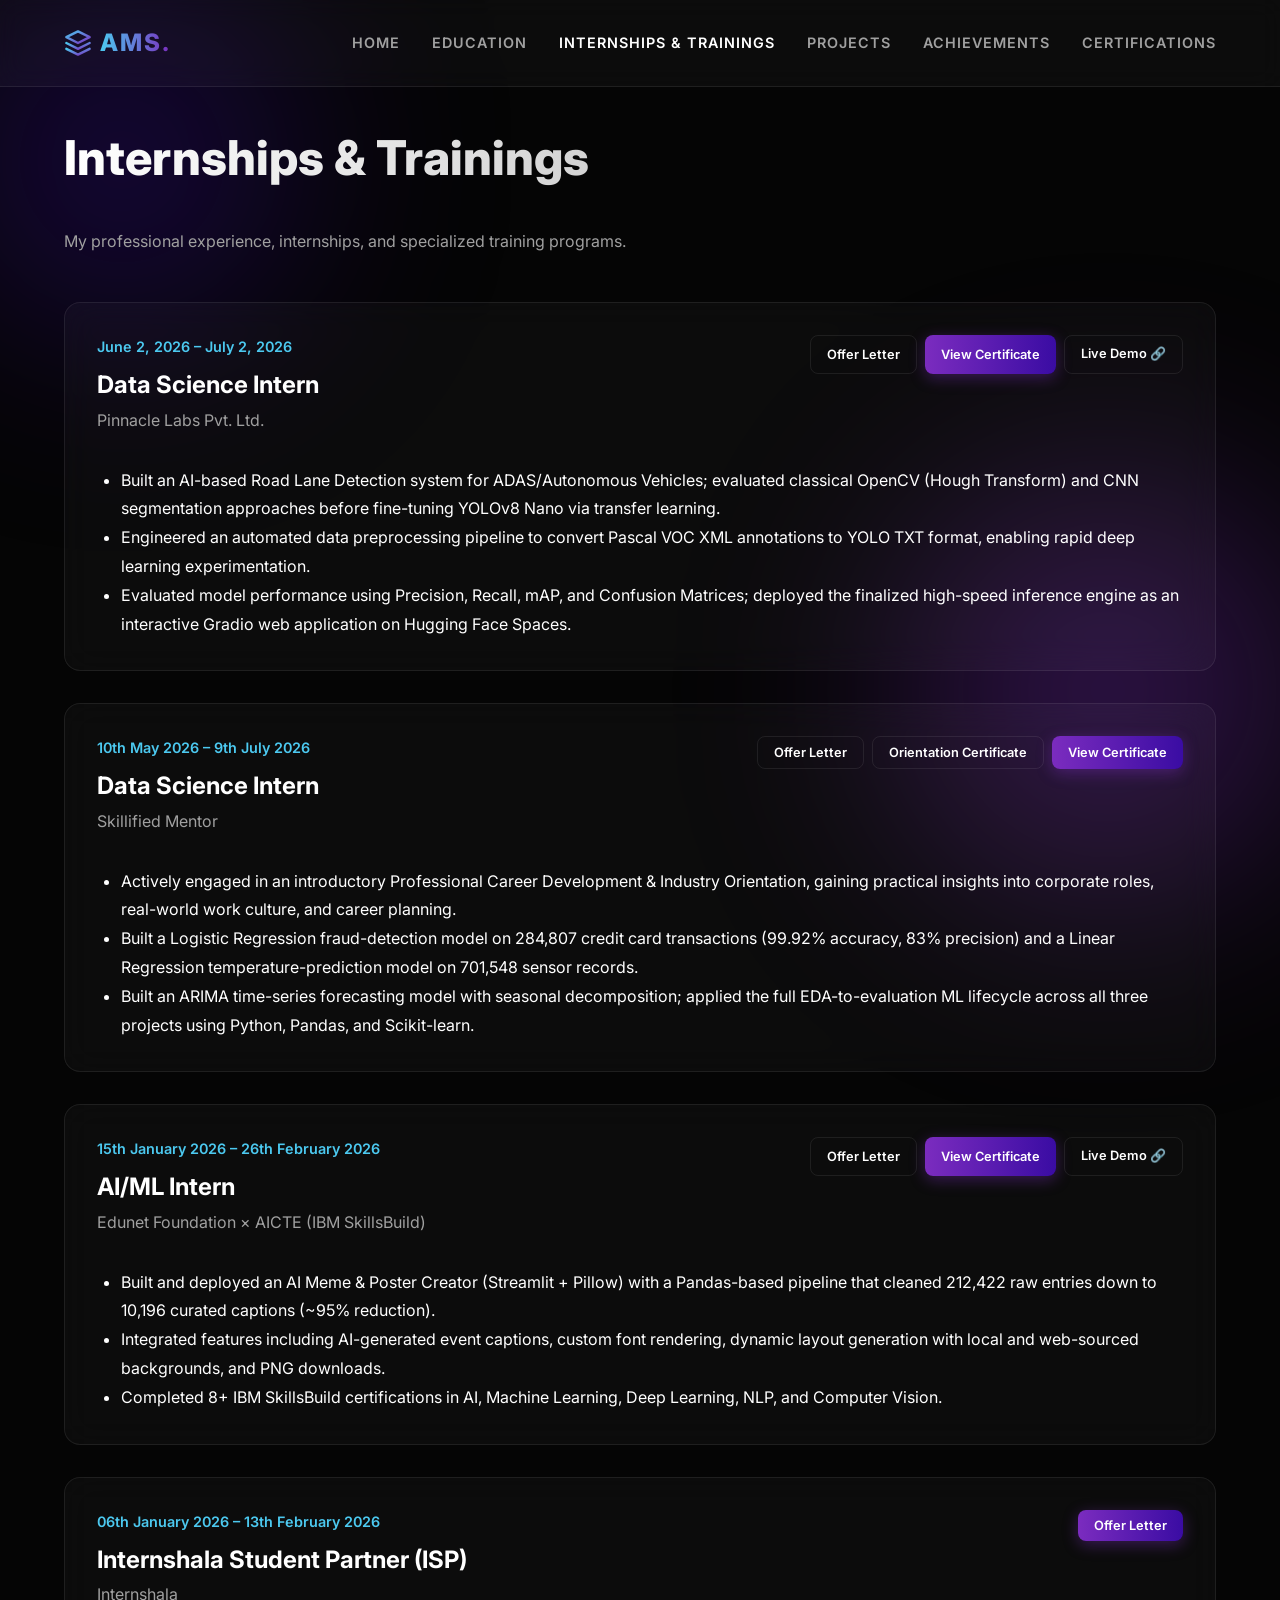
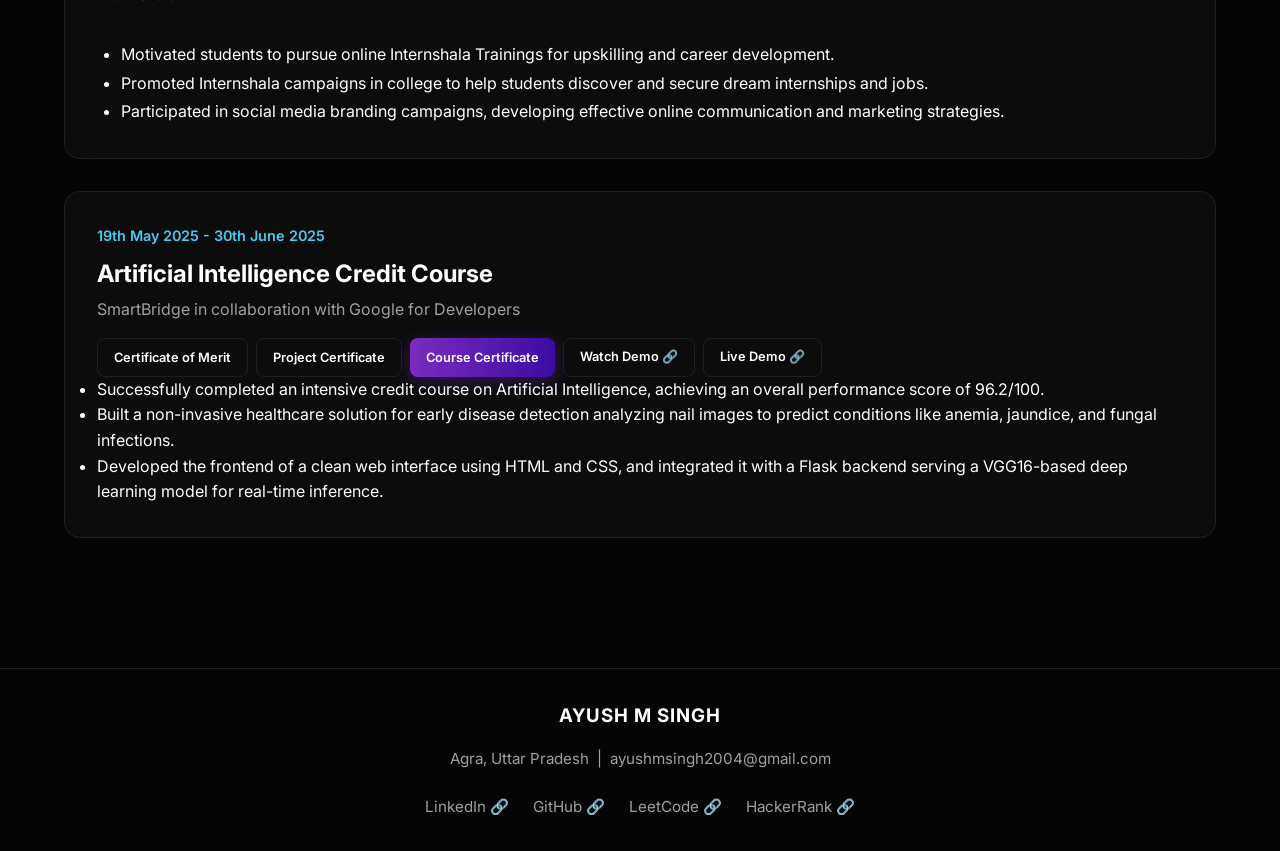
==== experience.html @ a4b47bdd "Initial commit for portfolio website" ====
<!DOCTYPE html>
<html lang="en">
<head>
    <meta charset="UTF-8">
    <meta name="viewport" content="width=device-width, initial-scale=1.0">
    <title>Ayush | Internships & Trainings</title>
    <meta name="description" content="Internships and Trainings completed by Ayush.">
    <link rel="stylesheet" href="styles.css">
</head>
<body>
    <nav>
        <a href="index.html" class="logo">
            <svg width="28" height="28" viewBox="0 0 24 24" fill="none" stroke="url(#logo-grad)" stroke-width="2" stroke-linecap="round" stroke-linejoin="round">
                <defs>
                    <linearGradient id="logo-grad" x1="0%" y1="0%" x2="100%" y2="100%">
                        <stop offset="0%" stop-color="#4cc9f0" />
                        <stop offset="100%" stop-color="#7b2cbf" />
                    </linearGradient>
                </defs>
                <polygon points="12 2 2 7 12 12 22 7 12 2"></polygon>
                <polyline points="2 17 12 22 22 17"></polyline>
                <polyline points="2 12 12 17 22 12"></polyline>
            </svg>
            <span class="logo-text" style="letter-spacing: 2px;">AMS.</span>
        </a>
        <ul class="nav-links">
            <li><a href="index.html">Home</a></li>
            <li><a href="education.html">Education</a></li>
            <li><a href="experience.html">Internships & Trainings</a></li>
            <li><a href="projects.html">Projects</a></li>
            <li><a href="achievements.html">Achievements</a></li>
            <li><a href="certifications.html">Certifications</a></li>
        </ul>
    </nav>

    <main>
        <h1 class="page-title fade-in">Internships & Trainings</h1>
        <p class="fade-in" style="color: var(--text-secondary); margin-bottom: 3rem;">
            My professional experience, internships, and specialized training programs.
        </p>

        <div class="grid-container" style="display: flex; flex-direction: column; gap: 2rem;">
            <!-- Pinnacle Labs Internship -->
            <div class="glass-card fade-in">
                <div style="display: flex; justify-content: space-between; align-items: flex-start; flex-wrap: wrap;">
                    <div>
                        <div class="item-meta">June 2, 2026 &ndash; July 2, 2026</div>
                        <h3 style="margin-bottom: 0.2rem; font-size: 1.5rem;">Data Science Intern</h3>
                        <h4 style="color: var(--text-secondary); font-weight: 400; margin-bottom: 1rem;">Pinnacle Labs Pvt. Ltd.</h4>
                    </div>
                    <div class="card-actions" style="margin-top: 0; display: flex; gap: 0.5rem; flex-wrap: wrap;">
                        <button onclick="openModal('assets/pinnacle-offer.pdf', 'pdf')" class="btn btn-outline" style="font-size: 0.8rem; padding: 0.5rem 1rem;">Offer Letter</button>
                        <button onclick="openModal('assets/pinnacle-completion.pdf', 'pdf')" class="btn btn-primary" style="font-size: 0.8rem; padding: 0.5rem 1rem;">View Certificate</button>
                        <a href="https://ayushmsingh2004-lane-detection-project.hf.space/" target="_blank" class="btn btn-outline" style="font-size: 0.8rem; padding: 0.5rem 1rem;">Live Demo 🔗</a>
                    </div>
                </div>
                
                <ul style="color: var(--text-primary); margin-left: 1.5rem; margin-top: 1rem; line-height: 1.8;">
                    <li>Built an AI-based Road Lane Detection system for ADAS/Autonomous Vehicles; evaluated classical OpenCV (Hough Transform) and CNN segmentation approaches before fine-tuning YOLOv8 Nano via transfer learning.</li>
                    <li>Engineered an automated data preprocessing pipeline to convert Pascal VOC XML annotations to YOLO TXT format, enabling rapid deep learning experimentation.</li>
                    <li>Evaluated model performance using Precision, Recall, mAP, and Confusion Matrices; deployed the finalized high-speed inference engine as an interactive Gradio web application on Hugging Face Spaces.</li>
                </ul>
            </div>
            <!-- Data Science Internship -->
            <div class="glass-card fade-in">
                <div style="display: flex; justify-content: space-between; align-items: flex-start; flex-wrap: wrap;">
                    <div>
                        <div class="item-meta">10th May 2026 &ndash; 9th July 2026</div>
                        <h3 style="margin-bottom: 0.2rem; font-size: 1.5rem;">Data Science Intern</h3>
                        <h4 style="color: var(--text-secondary); font-weight: 400; margin-bottom: 1rem;">Skillified Mentor</h4>
                    </div>
                    <div class="card-actions" style="margin-top: 0; display: flex; gap: 0.5rem; flex-wrap: wrap;">
                        <button onclick="openModal('assets/skillfied-offer.pdf', 'pdf')" class="btn btn-outline" style="font-size: 0.8rem; padding: 0.5rem 1rem;">Offer Letter</button>
                        <button onclick="openModal('assets/skillfied-exposure.pdf', 'pdf')" class="btn btn-outline" style="font-size: 0.8rem; padding: 0.5rem 1rem;">Orientation Certificate</button>
                        <button onclick="openModal('assets/skillfied-internship.pdf', 'pdf')" class="btn btn-primary" style="font-size: 0.8rem; padding: 0.5rem 1rem;">View Certificate</button>
                    </div>
                </div>
                
                <ul style="color: var(--text-primary); margin-left: 1.5rem; margin-top: 1rem; line-height: 1.8;">
                    <li>Actively engaged in an introductory Professional Career Development & Industry Orientation, gaining practical insights into corporate roles, real-world work culture, and career planning.</li>
                    <li>Built a Logistic Regression fraud-detection model on 284,807 credit card transactions (99.92% accuracy, 83% precision) and a Linear Regression temperature-prediction model on 701,548 sensor records.</li>
                    <li>Built an ARIMA time-series forecasting model with seasonal decomposition; applied the full EDA-to-evaluation ML lifecycle across all three projects using Python, Pandas, and Scikit-learn.</li>
                </ul>
            </div>

            <!-- Edunet Foundation - AI & ML Internship -->
            <div class="glass-card fade-in">
                <div style="display: flex; justify-content: space-between; align-items: flex-start; flex-wrap: wrap;">
                    <div>
                        <div class="item-meta">15th January 2026 &ndash; 26th February 2026</div>
                        <h3 style="margin-bottom: 0.2rem; font-size: 1.5rem;">AI/ML Intern</h3>
                        <h4 style="color: var(--text-secondary); font-weight: 400; margin-bottom: 1rem;">Edunet Foundation &times; AICTE (IBM SkillsBuild)</h4>
                    </div>
                    <div class="card-actions" style="margin-top: 0; display: flex; gap: 0.5rem; flex-wrap: wrap;">
                        <button onclick="openModal('assets/edunet-offer.pdf', 'pdf')" class="btn btn-outline" style="font-size: 0.8rem; padding: 0.5rem 1rem;">Offer Letter</button>
                        <button onclick="openModal('assets/edunet-completion.pdf', 'pdf')" class="btn btn-primary" style="font-size: 0.8rem; padding: 0.5rem 1rem;">View Certificate</button>
                        <a href="https://ai-meme-and-poster-creater-vdwoqjmywzfkn49iykywio.streamlit.app/" target="_blank" class="btn btn-outline" style="font-size: 0.8rem; padding: 0.5rem 1rem;">Live Demo 🔗</a>
                    </div>
                </div>
                
                <ul style="color: var(--text-primary); margin-left: 1.5rem; margin-top: 1rem; line-height: 1.8;">
                    <li>Built and deployed an AI Meme & Poster Creator (Streamlit + Pillow) with a Pandas-based pipeline that cleaned 212,422 raw entries down to 10,196 curated captions (~95% reduction).</li>
                    <li>Integrated features including AI-generated event captions, custom font rendering, dynamic layout generation with local and web-sourced backgrounds, and PNG downloads.</li>
                    <li>Completed 8+ IBM SkillsBuild certifications in AI, Machine Learning, Deep Learning, NLP, and Computer Vision.</li>
                </ul>
            </div>

            <!-- Internshala Student Partner -->
            <div class="glass-card fade-in">
                <div style="display: flex; justify-content: space-between; align-items: flex-start; flex-wrap: wrap;">
                    <div>
                        <div class="item-meta">06th January 2026 &ndash; 13th February 2026</div>
                        <h3 style="margin-bottom: 0.2rem; font-size: 1.5rem;">Internshala Student Partner (ISP)</h3>
                        <h4 style="color: var(--text-secondary); font-weight: 400; margin-bottom: 1rem;">Internshala</h4>
                    </div>
                    <div class="card-actions" style="margin-top: 0; display: flex; gap: 0.5rem; flex-wrap: wrap;">
                        <button onclick="openModal('assets/internshala-offer.pdf', 'pdf')" class="btn btn-primary" style="font-size: 0.8rem; padding: 0.5rem 1rem;">Offer Letter</button>
                    </div>
                </div>
                
                <ul style="color: var(--text-primary); margin-left: 1.5rem; margin-top: 1rem; line-height: 1.8;">
                    <li>Motivated students to pursue online Internshala Trainings for upskilling and career development.</li>
                    <li>Promoted Internshala campaigns in college to help students discover and secure dream internships and jobs.</li>
                    <li>Participated in social media branding campaigns, developing effective online communication and marketing strategies.</li>
                </ul>
            </div>

            <!-- SmartBridge - Artificial Intelligence Course -->
            <div class="glass-card fade-in">
                <div style="display: flex; justify-content: space-between; align-items: flex-start; flex-wrap: wrap;">
                    <div>
                        <div class="item-meta">19th May 2025 - 30th June 2025</div>
                        <h3 style="margin-bottom: 0.2rem; font-size: 1.5rem;">Artificial Intelligence Credit Course</h3>
                        <h4 style="color: var(--text-secondary); font-weight: 400; margin-bottom: 1rem;">SmartBridge in collaboration with Google for Developers</h4>
                    </div>
                    <div class="card-actions" style="margin-top: 0; display: flex; gap: 0.5rem; flex-wrap: wrap;">
                        <button onclick="openModal('assets/smartbridge-merit.pdf', 'pdf')" class="btn btn-outline" style="font-size: 0.8rem; padding: 0.5rem 1rem;">Certificate of Merit</button>
                        <button onclick="openModal('assets/smartbridge-project.pdf', 'pdf')" class="btn btn-outline" style="font-size: 0.8rem; padding: 0.5rem 1rem;">Project Certificate</button>
                        <button onclick="openModal('assets/smartbridge-completion.pdf', 'pdf')" class="btn btn-primary" style="font-size: 0.8rem; padding: 0.5rem 1rem;">Course Certificate</button>
                        <a href="https://youtu.be/k71xUDj2Efo" target="_blank" class="btn btn-outline" style="font-size: 0.8rem; padding: 0.5rem 1rem;">Watch Demo 🔗</a>
                        <a href="https://early-disease-prediction-on-human-nails-fozv.onrender.com/" target="_blank" class="btn btn-outline" style="font-size: 0.8rem; padding: 0.5rem 1rem;">Live Demo 🔗</a>
                    </div>
                </div>
                <ul class="task-list">
                    <li>Successfully completed an intensive credit course on Artificial Intelligence, achieving an overall performance score of 96.2/100.</li>
                    <li>Built a non-invasive healthcare solution for early disease detection analyzing nail images to predict conditions like anemia, jaundice, and fungal infections.</li>
                    <li>Developed the frontend of a clean web interface using HTML and CSS, and integrated it with a Flask backend serving a VGG16-based deep learning model for real-time inference.</li>
                </ul>
            </div>
        </div>

        <!-- Certificate Modal -->
        <div id="certModal" class="modal" onclick="if(event.target === this) closeModal()">
            <span class="close-modal" onclick="closeModal()">&times;</span>
            <img class="modal-content" id="certImage">
            <iframe class="modal-content" id="certPdf" style="display: none; width: 80vw; height: 85vh; border: none; background: white;"></iframe>
        </div>

        <style>
            .modal {
                display: none;
                position: fixed;
                z-index: 2000;
                left: 0;
                top: 0;
                width: 100%;
                height: 100%;
                background-color: rgba(0, 0, 0, 0.85);
                backdrop-filter: blur(8px);
                opacity: 0;
                transition: opacity 0.3s ease;
            }
            .modal.show {
                display: flex;
                opacity: 1;
                justify-content: center;
                align-items: center;
            }
            .modal-content {
                max-width: 90%;
                max-height: 90vh;
                border-radius: 12px;
                box-shadow: 0 10px 40px rgba(0, 0, 0, 0.5);
                border: 1px solid var(--glass-border);
            }
            .close-modal {
                position: absolute;
                top: 20px;
                right: 40px;
                color: #fff;
                font-size: 40px;
                font-weight: bold;
                cursor: pointer;
                transition: color 0.3s;
                z-index: 2001;
            }
            .close-modal:hover {
                color: var(--accent-3);
            }
        </style>

        <script>
            function openModal(fileSrc, type = 'image') {
                const modal = document.getElementById('certModal');
                const img = document.getElementById('certImage');
                const pdf = document.getElementById('certPdf');
                
                if (type === 'pdf') {
                    img.style.display = 'none';
                    pdf.style.display = 'block';
                    pdf.src = fileSrc;
                } else {
                    pdf.style.display = 'none';
                    img.style.display = 'block';
                    img.src = fileSrc;
                }
                modal.classList.add('show');
            }
            
            function closeModal() {
                const modal = document.getElementById('certModal');
                modal.classList.remove('show');
                document.getElementById('certPdf').src = ''; // clear iframe
            }
        </script>
    </main>

    
    <footer style="margin-top: 5rem; padding-top: 2rem; border-top: 1px solid rgba(255,255,255,0.1); text-align: center; color: var(--text-secondary); padding-bottom: 2rem;">
        <h3 style="color: var(--text-primary); margin-bottom: 1rem; letter-spacing: 1px;">AYUSH M SINGH</h3>
        <p style="margin-bottom: 0.5rem; font-size: 0.95rem;">Agra, Uttar Pradesh &nbsp;|&nbsp; <a href="mailto:ayushmsingh2004@gmail.com" style="color: var(--primary-color); text-decoration: none;">ayushmsingh2004@gmail.com</a></p>
        <div style="display: flex; justify-content: center; gap: 1.5rem; margin-top: 1.5rem; font-size: 0.95rem; flex-wrap: wrap;">
            <a href="https://www.linkedin.com/in/ayush-m-singh-31b403370" target="_blank" style="color: var(--text-secondary); text-decoration: none;" onmouseover="this.style.color='var(--primary-color)'" onmouseout="this.style.color='var(--text-secondary)'">LinkedIn 🔗</a>
            <a href="https://github.com/AYUSHMSINGH2004" target="_blank" style="color: var(--text-secondary); text-decoration: none;" onmouseover="this.style.color='var(--primary-color)'" onmouseout="this.style.color='var(--text-secondary)'">GitHub 🔗</a>
            <a href="https://leetcode.com/u/AYUSHMSINGH2004/" target="_blank" style="color: var(--text-secondary); text-decoration: none;" onmouseover="this.style.color='var(--primary-color)'" onmouseout="this.style.color='var(--text-secondary)'">LeetCode 🔗</a>
            <a href="https://www.hackerrank.com/profile/ayushmsingh2004" target="_blank" style="color: var(--text-secondary); text-decoration: none;" onmouseover="this.style.color='var(--primary-color)'" onmouseout="this.style.color='var(--text-secondary)'">HackerRank 🔗</a>
        </div>
    </footer>
    <script src="script.js"></script>
</body>
</html>
---- styles.css ----
@import url('https://fonts.googleapis.com/css2?family=Inter:wght@300;400;600;800&display=swap');

:root {
    --bg-color: #050505;
    --text-primary: #ffffff;
    --text-secondary: #a0a0a0;
    --accent-1: #7b2cbf;
    --accent-2: #3a0ca3;
    --accent-3: #4cc9f0;
    --glass-bg: rgba(255, 255, 255, 0.03);
    --glass-border: rgba(255, 255, 255, 0.08);
}

* {
    margin: 0;
    padding: 0;
    box-sizing: border-box;
    font-family: 'Inter', sans-serif;
}

body {
    background-color: var(--bg-color);
    color: var(--text-primary);
    line-height: 1.6;
    overflow-x: hidden;
    position: relative;
}

/* Background Ambient Glows */
body::before, body::after {
    content: '';
    position: fixed;
    border-radius: 50%;
    filter: blur(100px);
    z-index: -1;
    opacity: 0.5;
}

body::before {
    top: -10%;
    left: -10%;
    width: 500px;
    height: 500px;
    background: radial-gradient(circle, var(--accent-2) 0%, rgba(0,0,0,0) 70%);
}

body::after {
    bottom: -10%;
    right: -10%;
    width: 600px;
    height: 600px;
    background: radial-gradient(circle, var(--accent-1) 0%, rgba(0,0,0,0) 70%);
}

/* Navigation */
nav {
    position: fixed;
    top: 0;
    width: 100%;
    padding: 1.5rem 5%;
    display: flex;
    justify-content: space-between;
    align-items: center;
    background: var(--glass-bg);
    backdrop-filter: blur(12px);
    border-bottom: 1px solid var(--glass-border);
    z-index: 1000;
}

.logo {
    display: flex;
    align-items: center;
    gap: 0.5rem;
    text-decoration: none;
}

.logo-text {
    font-weight: 800;
    font-size: 1.5rem;
    letter-spacing: 1px;
    background: linear-gradient(90deg, var(--accent-3), var(--accent-1));
    -webkit-background-clip: text;
    -webkit-text-fill-color: transparent;
}

.nav-links {
    display: flex;
    gap: 2rem;
    list-style: none;
}

.nav-links a {
    color: var(--text-secondary);
    text-decoration: none;
    font-weight: 600;
    font-size: 0.9rem;
    transition: color 0.3s ease;
    text-transform: uppercase;
    letter-spacing: 1px;
}

.nav-links a:hover, .nav-links a.active {
    color: var(--text-primary);
}

/* Page Layout */
main {
    padding: 120px 5% 50px 5%;
    max-width: 100%; /* Uses the whole space */
    margin: 0 auto;
    min-height: 100vh;
}

.page-title {
    font-size: 3rem;
    font-weight: 800;
    margin-bottom: 2rem;
    background: linear-gradient(90deg, #fff, var(--text-secondary));
    -webkit-background-clip: text;
    -webkit-text-fill-color: transparent;
}

/* Reusable Glass Card */
.glass-card {
    background: var(--glass-bg);
    backdrop-filter: blur(16px);
    border: 1px solid var(--glass-border);
    border-radius: 16px;
    padding: 2rem;
    transition: transform 0.3s ease, border-color 0.3s ease, box-shadow 0.3s ease;
}

.glass-card:hover {
    transform: translateY(-5px);
    border-color: rgba(255, 255, 255, 0.2);
    box-shadow: 0 10px 30px rgba(0, 0, 0, 0.5);
}

/* Buttons */
.btn {
    display: inline-block;
    padding: 0.8rem 1.5rem;
    border-radius: 8px;
    text-decoration: none;
    font-weight: 600;
    transition: all 0.3s ease;
    cursor: pointer;
    border: none;
}

.btn-primary {
    background: linear-gradient(90deg, var(--accent-1), var(--accent-2));
    color: white;
    box-shadow: 0 4px 15px rgba(123, 44, 191, 0.4);
}

.btn-primary:hover {
    box-shadow: 0 6px 20px rgba(123, 44, 191, 0.6);
    transform: scale(1.05);
}

.btn-outline {
    background: transparent;
    border: 1px solid var(--glass-border);
    color: var(--text-primary);
}

.btn-outline:hover {
    border-color: var(--accent-3);
    color: var(--accent-3);
}

/* Grid Layouts */
.grid-container {
    display: grid;
    grid-template-columns: repeat(auto-fill, minmax(300px, 1fr));
    gap: 2rem;
}

/* Utility Animations */
.fade-in {
    opacity: 0;
    transform: translateY(20px);
    animation: fadeIn 0.8s ease forwards;
}

@keyframes fadeIn {
    to {
        opacity: 1;
        transform: translateY(0);
    }
}

/* Home Page Specifics */
.hero-section {
    display: flex;
    align-items: center;
    justify-content: space-between;
    gap: 4rem;
    min-height: 70vh;
}

.hero-content {
    flex: 1;
}

.hero-content h1 {
    font-size: 4rem;
    line-height: 1.1;
    margin-bottom: 1rem;
}

.hero-content p {
    color: var(--text-secondary);
    font-size: 1.2rem;
    margin-bottom: 2rem;
    max-width: 800px; /* Increased to use more space */
}

.hero-image {
    flex: 1;
    display: flex;
    justify-content: flex-end;
}

.hero-image img {
    width: 350px;
    height: 350px;
    border-radius: 50%;
    object-fit: cover;
    object-position: center 15%;
    border: 3px solid var(--accent-1);
    box-shadow: 0 0 40px rgba(76, 201, 240, 0.3), 0 0 80px rgba(123, 44, 191, 0.2);
    transition: box-shadow 0.4s ease, transform 0.4s ease;
}

.hero-image img:hover {
    box-shadow: 0 0 50px rgba(76, 201, 240, 0.5), 0 0 100px rgba(123, 44, 191, 0.35);
    transform: scale(1.03);
}

.skills-container {
    display: flex;
    flex-wrap: wrap;
    gap: 1rem;
    margin-top: 2rem;
}

.skill-tag {
    background: rgba(255, 255, 255, 0.05);
    padding: 0.5rem 1rem;
    border-radius: 20px;
    font-size: 0.9rem;
    border: 1px solid var(--glass-border);
}

/* Project Card Specifics */
.project-image {
    width: 100%;
    height: 200px;
    object-fit: cover;
    border-radius: 8px;
    margin-bottom: 1rem;
}

.card-actions {
    display: flex;
    gap: 1rem;
    margin-top: 1.5rem;
}

/* Item Meta (Dates, Roles) */
.item-meta {
    color: var(--accent-3);
    font-size: 0.9rem;
    font-weight: 600;
    margin-bottom: 0.5rem;
}

/* Responsive */
@media (max-width: 768px) {
    .hero-section {
        flex-direction: column-reverse;
        text-align: center;
        padding-top: 2rem;
    }
    
    .hero-image {
        justify-content: center;
    }
    
    .nav-links {
        display: none; /* In a real app, implement a hamburger menu */
    }
}

/* Shield Badges */
.badges-container {
    display: flex;
    flex-wrap: wrap;
    gap: 8px;
    margin-bottom: 20px;
    justify-content: center;
}

.shield-badge {
    display: inline-flex;
    align-items: center;
    border-radius: 4px;
    overflow: hidden;
    font-size: 0.8rem;
    font-family: 'Verdana', 'Geneva', 'DejaVu Sans', sans-serif;
    color: white;
    box-shadow: 0 1px 3px rgba(0,0,0,0.3);
    text-shadow: 0 1px 1px rgba(0,0,0,0.5);
    transition: transform 0.2s ease;
}

.shield-badge:hover {
    transform: translateY(-2px);
}

.shield-key {
    background-color: #555;
    padding: 4px 8px;
}

.shield-val {
    padding: 4px 8px;
}

.val-blue { background-color: #007ec6; }
.val-green { background-color: #4c1; }
.val-orange { background-color: #fe7d37; }
.val-teal { background-color: #009688; }
.val-purple { background-color: #9f16d4; }
.val-red { background-color: #e05d44; }
.val-dark { background-color: #444; }
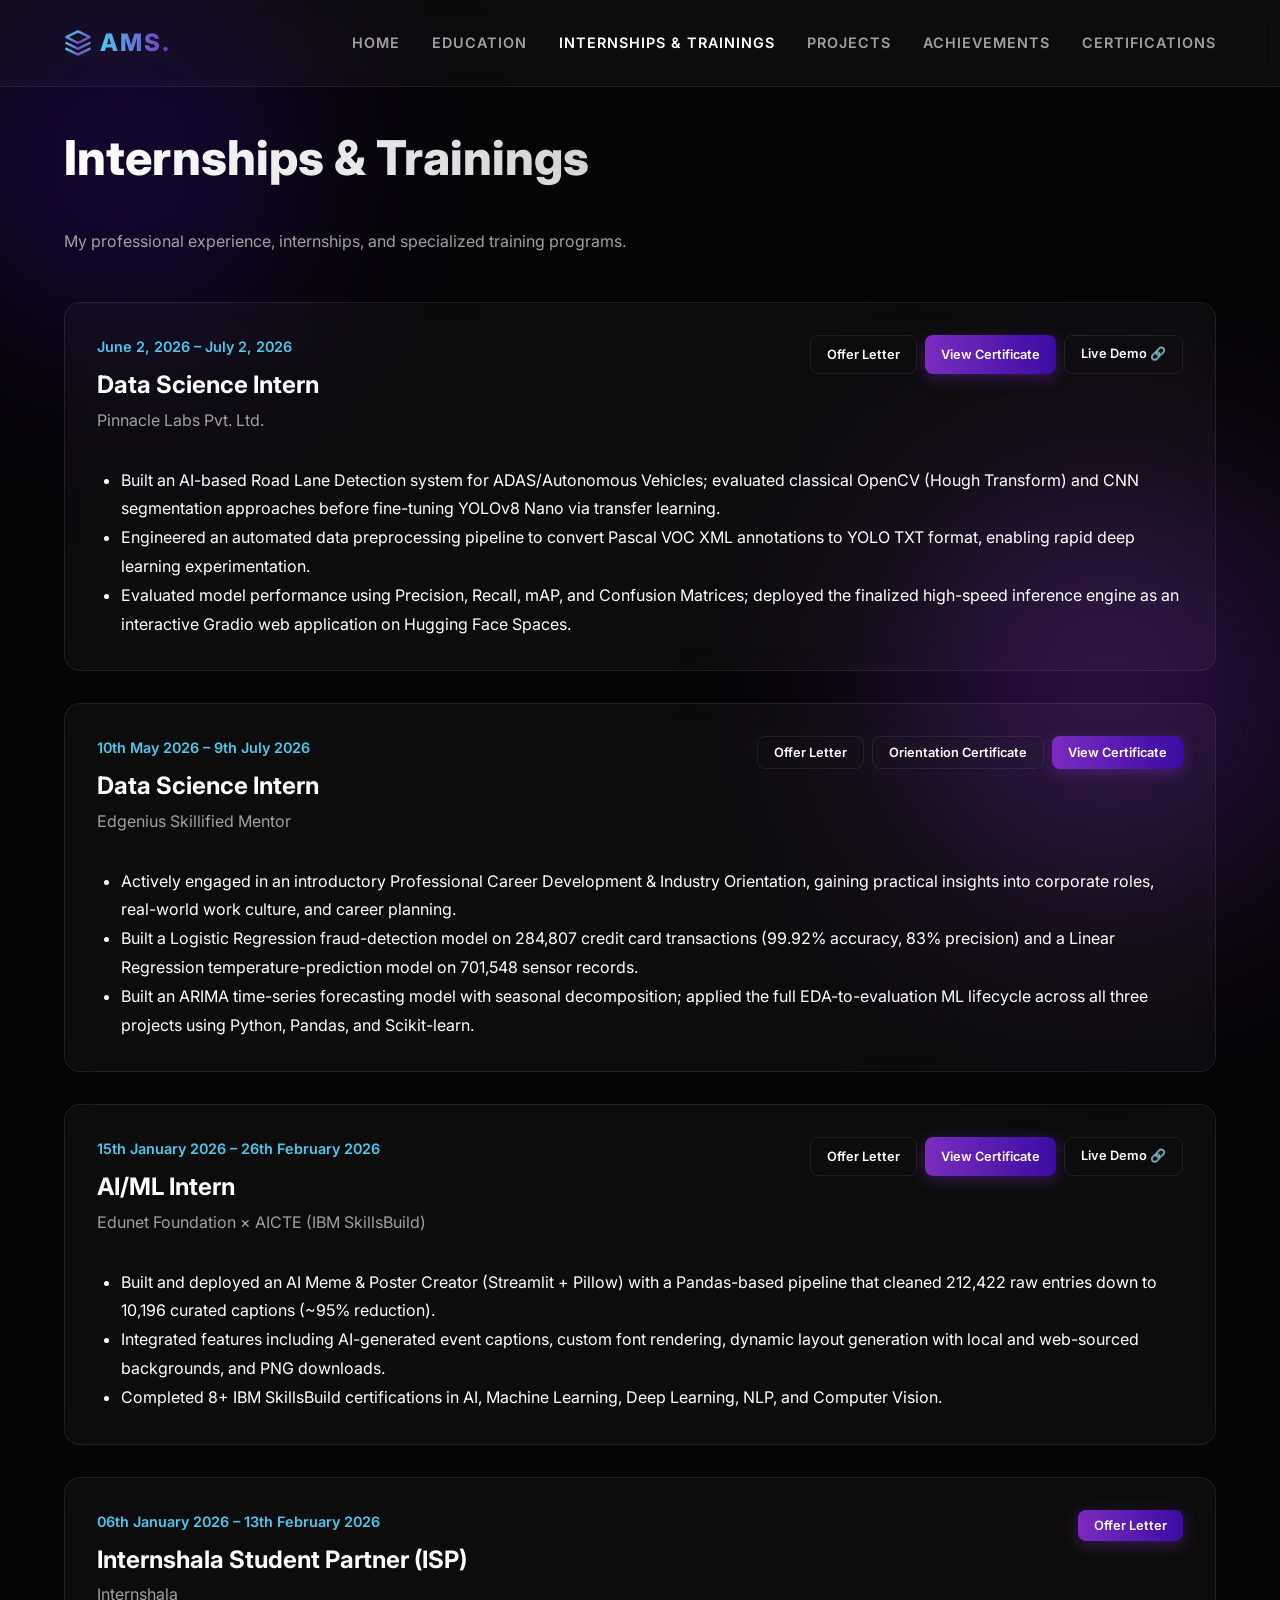
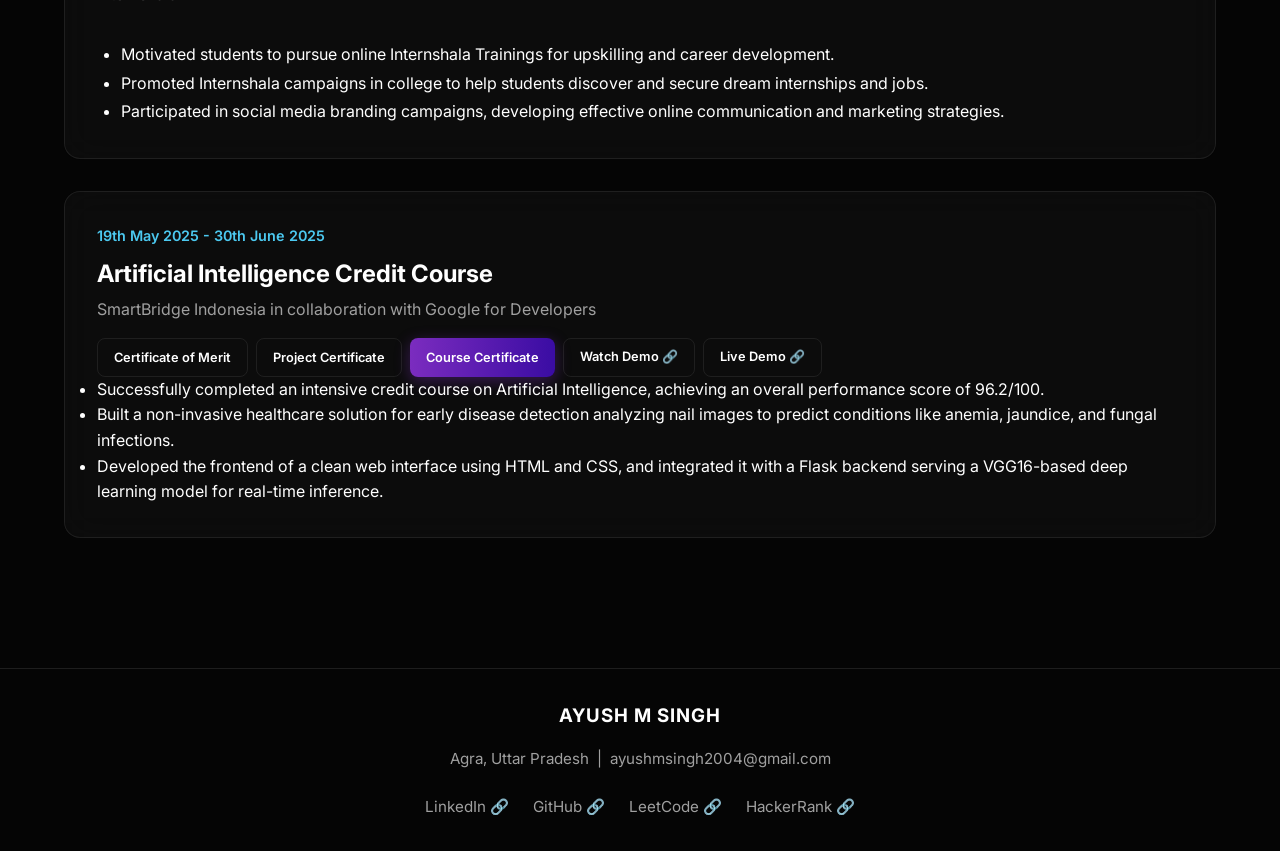
==== commit ee89eb87: "Update experience.html" ====
--- a/experience.html
+++ b/experience.html
@@ -67,7 +67,7 @@
                     <div>
                         <div class="item-meta">10th May 2026 &ndash; 9th July 2026</div>
                         <h3 style="margin-bottom: 0.2rem; font-size: 1.5rem;">Data Science Intern</h3>
-                        <h4 style="color: var(--text-secondary); font-weight: 400; margin-bottom: 1rem;">Skillified Mentor</h4>
+                        <h4 style="color: var(--text-secondary); font-weight: 400; margin-bottom: 1rem;">Edgenius Skillified Mentor</h4>
                     </div>
                     <div class="card-actions" style="margin-top: 0; display: flex; gap: 0.5rem; flex-wrap: wrap;">
                         <button onclick="openModal('assets/skillfied-offer.pdf', 'pdf')" class="btn btn-outline" style="font-size: 0.8rem; padding: 0.5rem 1rem;">Offer Letter</button>
@@ -131,7 +131,7 @@
                     <div>
                         <div class="item-meta">19th May 2025 - 30th June 2025</div>
                         <h3 style="margin-bottom: 0.2rem; font-size: 1.5rem;">Artificial Intelligence Credit Course</h3>
-                        <h4 style="color: var(--text-secondary); font-weight: 400; margin-bottom: 1rem;">SmartBridge in collaboration with Google for Developers</h4>
+                        <h4 style="color: var(--text-secondary); font-weight: 400; margin-bottom: 1rem;">SmartBridge Indonesia in collaboration with Google for Developers</h4>
                     </div>
                     <div class="card-actions" style="margin-top: 0; display: flex; gap: 0.5rem; flex-wrap: wrap;">
                         <button onclick="openModal('assets/smartbridge-merit.pdf', 'pdf')" class="btn btn-outline" style="font-size: 0.8rem; padding: 0.5rem 1rem;">Certificate of Merit</button>
